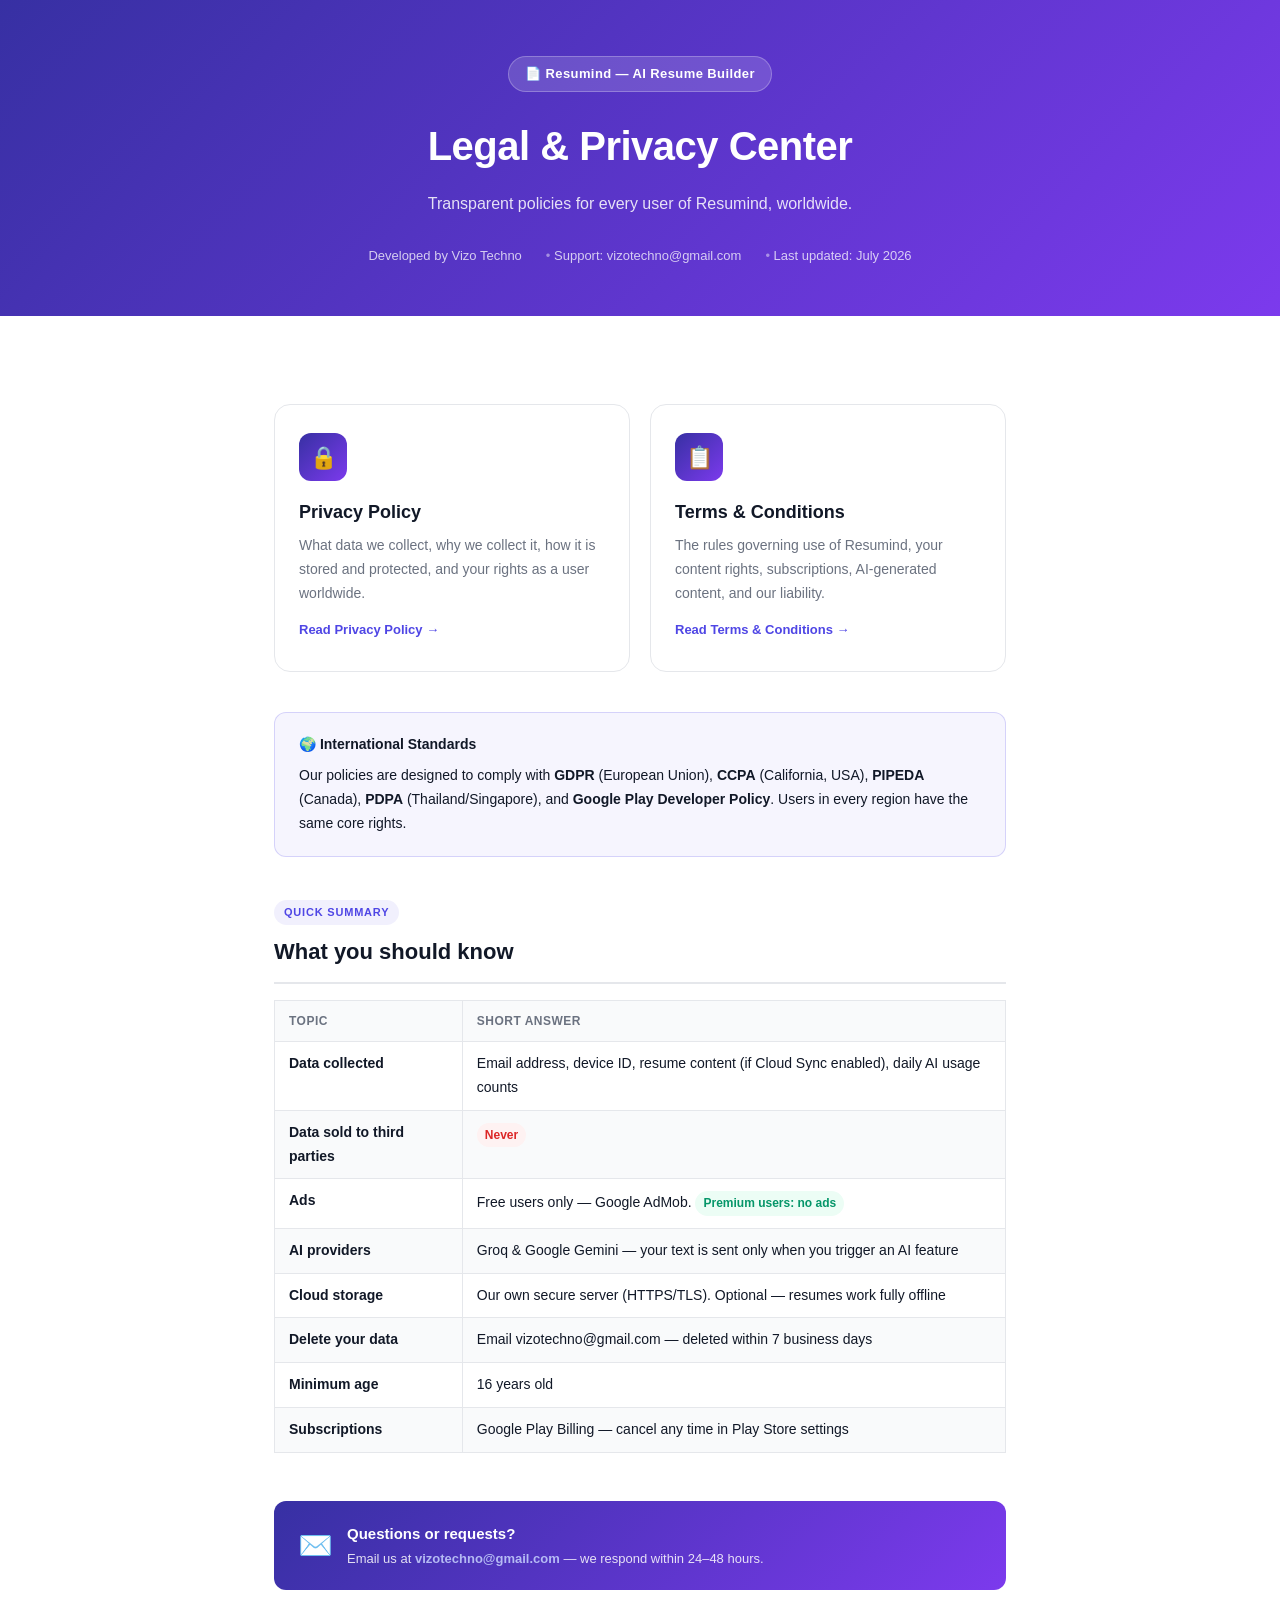
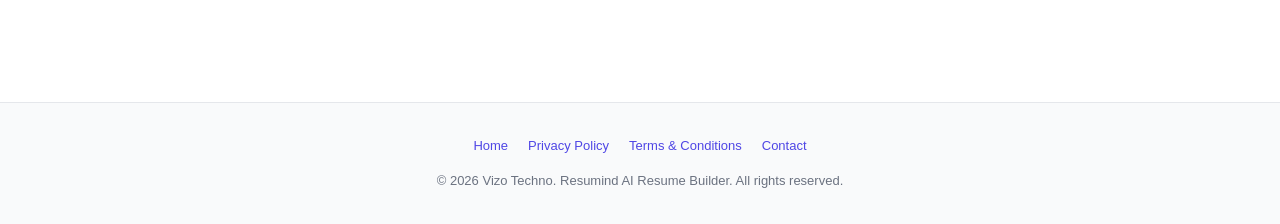
==== index.html @ b7e9b9e9 "Add Privacy Policy and Terms & Conditions pages for Resumind - index.html: Legal center homepage wit" ====
<!DOCTYPE html>
<html lang="en">
<head>
  <meta charset="UTF-8" />
  <meta name="viewport" content="width=device-width, initial-scale=1.0" />
  <title>Resumind — Legal &amp; Privacy</title>
  <meta name="description" content="Privacy Policy and Terms of Service for Resumind AI Resume Builder by Vizo Techno." />
  <link rel="stylesheet" href="style.css" />
</head>
<body>

<header>
  <div class="header-badge">📄 Resumind — AI Resume Builder</div>
  <h1>Legal &amp; Privacy Center</h1>
  <p>Transparent policies for every user of Resumind, worldwide.</p>
  <div class="header-meta">
    <span>Developed by Vizo Techno</span>
    <span>Support: vizotechno@gmail.com</span>
    <span>Last updated: July 2026</span>
  </div>
</header>

<div class="container">

  <div class="hero-grid">
    <a class="hero-card" href="privacy-policy.html">
      <div class="icon">🔒</div>
      <h2>Privacy Policy</h2>
      <p>What data we collect, why we collect it, how it is stored and protected, and your rights as a user worldwide.</p>
      <div class="arrow">Read Privacy Policy →</div>
    </a>
    <a class="hero-card" href="terms.html">
      <div class="icon">📋</div>
      <h2>Terms &amp; Conditions</h2>
      <p>The rules governing use of Resumind, your content rights, subscriptions, AI-generated content, and our liability.</p>
      <div class="arrow">Read Terms &amp; Conditions →</div>
    </a>
  </div>

  <div class="card highlight">
    <div class="card-title">🌍 International Standards</div>
    <p>Our policies are designed to comply with <strong>GDPR</strong> (European Union), <strong>CCPA</strong> (California, USA), <strong>PIPEDA</strong> (Canada), <strong>PDPA</strong> (Thailand/Singapore), and <strong>Google Play Developer Policy</strong>. Users in every region have the same core rights.</p>
  </div>

  <div class="section" style="margin-top:40px;">
    <div class="section-label">Quick Summary</div>
    <h2>What you should know</h2>

    <table class="data-table">
      <thead>
        <tr>
          <th>Topic</th>
          <th>Short answer</th>
        </tr>
      </thead>
      <tbody>
        <tr>
          <td><strong>Data collected</strong></td>
          <td>Email address, device ID, resume content (if Cloud Sync enabled), daily AI usage counts</td>
        </tr>
        <tr>
          <td><strong>Data sold to third parties</strong></td>
          <td><span class="tag red">Never</span></td>
        </tr>
        <tr>
          <td><strong>Ads</strong></td>
          <td>Free users only — Google AdMob. <span class="tag green">Premium users: no ads</span></td>
        </tr>
        <tr>
          <td><strong>AI providers</strong></td>
          <td>Groq &amp; Google Gemini — your text is sent only when you trigger an AI feature</td>
        </tr>
        <tr>
          <td><strong>Cloud storage</strong></td>
          <td>Our own secure server (HTTPS/TLS). Optional — resumes work fully offline</td>
        </tr>
        <tr>
          <td><strong>Delete your data</strong></td>
          <td>Email vizotechno@gmail.com — deleted within 7 business days</td>
        </tr>
        <tr>
          <td><strong>Minimum age</strong></td>
          <td>16 years old</td>
        </tr>
        <tr>
          <td><strong>Subscriptions</strong></td>
          <td>Google Play Billing — cancel any time in Play Store settings</td>
        </tr>
      </tbody>
    </table>
  </div>

  <div class="contact-box">
    <div class="icon">✉️</div>
    <div>
      <h3>Questions or requests?</h3>
      <p>Email us at <a href="mailto:vizotechno@gmail.com">vizotechno@gmail.com</a> — we respond within 24–48 hours.</p>
    </div>
  </div>

</div>

<footer>
  <div class="footer-links">
    <a href="index.html">Home</a>
    <a href="privacy-policy.html">Privacy Policy</a>
    <a href="terms.html">Terms &amp; Conditions</a>
    <a href="mailto:vizotechno@gmail.com">Contact</a>
  </div>
  <p>© 2026 Vizo Techno. Resumind AI Resume Builder. All rights reserved.</p>
</footer>

</body>
</html>
---- style.css ----
/* ── Reset & Base ───────────────────────────────────────────────── */
*, *::before, *::after { box-sizing: border-box; margin: 0; padding: 0; }

:root {
  --primary:   #4F46E5;
  --primary-d: #3730A3;
  --accent:    #7C3AED;
  --text:      #111827;
  --muted:     #6B7280;
  --border:    #E5E7EB;
  --surface:   #F9FAFB;
  --white:     #FFFFFF;
  --radius:    12px;
  --max-w:     780px;
}

html { scroll-behavior: smooth; }

body {
  font-family: -apple-system, BlinkMacSystemFont, "Segoe UI", Roboto, Helvetica, Arial, sans-serif;
  color: var(--text);
  background: var(--white);
  line-height: 1.7;
  font-size: 16px;
}

a { color: var(--primary); text-decoration: none; }
a:hover { text-decoration: underline; }

/* ── Header ─────────────────────────────────────────────────────── */
header {
  background: linear-gradient(135deg, var(--primary-d) 0%, var(--accent) 100%);
  color: var(--white);
  padding: 56px 24px 48px;
  text-align: center;
}

.header-badge {
  display: inline-flex;
  align-items: center;
  gap: 8px;
  background: rgba(255,255,255,0.15);
  border: 1px solid rgba(255,255,255,0.25);
  border-radius: 999px;
  padding: 6px 16px;
  font-size: 13px;
  font-weight: 600;
  letter-spacing: .4px;
  margin-bottom: 20px;
}

header h1 {
  font-size: clamp(26px, 5vw, 40px);
  font-weight: 800;
  letter-spacing: -.5px;
  margin-bottom: 10px;
}

header p {
  font-size: 16px;
  opacity: .85;
  max-width: 520px;
  margin: 0 auto 20px;
}

.header-meta {
  display: inline-flex;
  gap: 24px;
  flex-wrap: wrap;
  justify-content: center;
  font-size: 13px;
  opacity: .75;
  margin-top: 8px;
}

.header-meta span::before { content: "• "; opacity: .6; }
.header-meta span:first-child::before { content: ""; }

/* ── Nav bar ────────────────────────────────────────────────────── */
.topnav {
  background: var(--white);
  border-bottom: 1px solid var(--border);
  position: sticky;
  top: 0;
  z-index: 100;
  padding: 0 24px;
}

.topnav-inner {
  max-width: var(--max-w);
  margin: 0 auto;
  display: flex;
  align-items: center;
  gap: 4px;
  height: 52px;
  overflow-x: auto;
}

.topnav a {
  white-space: nowrap;
  font-size: 14px;
  font-weight: 500;
  color: var(--muted);
  padding: 6px 12px;
  border-radius: 8px;
  transition: background .15s, color .15s;
}

.topnav a:hover, .topnav a.active {
  background: var(--surface);
  color: var(--primary);
  text-decoration: none;
}

/* ── Layout ─────────────────────────────────────────────────────── */
.container {
  max-width: var(--max-w);
  margin: 0 auto;
  padding: 48px 24px 80px;
}

/* ── TOC ────────────────────────────────────────────────────────── */
.toc {
  background: var(--surface);
  border: 1px solid var(--border);
  border-radius: var(--radius);
  padding: 24px 28px;
  margin-bottom: 48px;
}

.toc h2 {
  font-size: 13px;
  font-weight: 700;
  text-transform: uppercase;
  letter-spacing: .8px;
  color: var(--muted);
  margin-bottom: 12px;
}

.toc ol {
  padding-left: 18px;
  display: grid;
  grid-template-columns: 1fr 1fr;
  gap: 4px 24px;
}

@media (max-width: 560px) { .toc ol { grid-template-columns: 1fr; } }

.toc li { font-size: 14px; }
.toc a { color: var(--primary); font-weight: 500; }

/* ── Sections ───────────────────────────────────────────────────── */
.section { margin-bottom: 48px; }

.section-label {
  display: inline-block;
  background: rgba(79,70,229,.08);
  color: var(--primary);
  font-size: 11px;
  font-weight: 700;
  letter-spacing: .8px;
  text-transform: uppercase;
  padding: 3px 10px;
  border-radius: 999px;
  margin-bottom: 8px;
}

.section h2 {
  font-size: 22px;
  font-weight: 800;
  color: var(--text);
  margin-bottom: 14px;
  padding-bottom: 12px;
  border-bottom: 2px solid var(--border);
}

.section h3 {
  font-size: 16px;
  font-weight: 700;
  color: var(--text);
  margin: 20px 0 8px;
}

.section p { margin-bottom: 14px; color: #374151; }

.section ul, .section ol {
  margin: 10px 0 14px 22px;
}

.section li {
  margin-bottom: 7px;
  color: #374151;
}

/* ── Info cards ─────────────────────────────────────────────────── */
.card {
  background: var(--surface);
  border: 1px solid var(--border);
  border-radius: var(--radius);
  padding: 20px 24px;
  margin: 20px 0;
}

.card.highlight {
  background: rgba(79,70,229,.05);
  border-color: rgba(79,70,229,.2);
}

.card.warning {
  background: #FFFBEB;
  border-color: #FDE68A;
}

.card.success {
  background: #ECFDF5;
  border-color: #A7F3D0;
}

.card-title {
  font-weight: 700;
  font-size: 14px;
  margin-bottom: 8px;
  display: flex;
  align-items: center;
  gap: 8px;
}

.card p { margin: 0; font-size: 14px; }

/* ── Data table ─────────────────────────────────────────────────── */
.data-table {
  width: 100%;
  border-collapse: collapse;
  margin: 16px 0;
  font-size: 14px;
}

.data-table th {
  background: var(--surface);
  font-weight: 700;
  text-align: left;
  padding: 10px 14px;
  border: 1px solid var(--border);
  color: var(--muted);
  font-size: 12px;
  text-transform: uppercase;
  letter-spacing: .5px;
}

.data-table td {
  padding: 10px 14px;
  border: 1px solid var(--border);
  vertical-align: top;
}

.data-table tr:nth-child(even) td { background: var(--surface); }

/* ── Tag ────────────────────────────────────────────────────────── */
.tag {
  display: inline-block;
  background: rgba(79,70,229,.1);
  color: var(--primary);
  font-size: 12px;
  font-weight: 600;
  padding: 2px 8px;
  border-radius: 999px;
  margin: 2px 2px 2px 0;
}

.tag.green { background: #ECFDF5; color: #059669; }
.tag.red   { background: #FEF2F2; color: #DC2626; }

/* ── Footer ─────────────────────────────────────────────────────── */
footer {
  border-top: 1px solid var(--border);
  background: var(--surface);
  padding: 32px 24px;
  text-align: center;
  font-size: 13px;
  color: var(--muted);
}

footer .footer-links {
  display: flex;
  justify-content: center;
  gap: 20px;
  flex-wrap: wrap;
  margin-bottom: 12px;
}

footer a { color: var(--primary); font-weight: 500; }

/* ── Index hero cards ───────────────────────────────────────────── */
.hero-grid {
  display: grid;
  grid-template-columns: 1fr 1fr;
  gap: 20px;
  margin: 40px 0;
}

@media (max-width: 560px) { .hero-grid { grid-template-columns: 1fr; } }

.hero-card {
  border: 1px solid var(--border);
  border-radius: 16px;
  padding: 28px 24px;
  transition: box-shadow .2s, border-color .2s;
  display: block;
  color: inherit;
}

.hero-card:hover {
  border-color: var(--primary);
  box-shadow: 0 4px 20px rgba(79,70,229,.12);
  text-decoration: none;
}

.hero-card .icon {
  width: 48px; height: 48px;
  background: linear-gradient(135deg, var(--primary-d), var(--accent));
  border-radius: 12px;
  display: flex; align-items: center; justify-content: center;
  font-size: 22px;
  margin-bottom: 16px;
}

.hero-card h2 { font-size: 18px; font-weight: 700; margin-bottom: 6px; }
.hero-card p  { font-size: 14px; color: var(--muted); margin: 0; }

.hero-card .arrow {
  display: inline-flex;
  align-items: center;
  gap: 4px;
  color: var(--primary);
  font-size: 13px;
  font-weight: 600;
  margin-top: 14px;
}

/* ── Contact box ────────────────────────────────────────────────── */
.contact-box {
  display: flex;
  align-items: center;
  gap: 14px;
  background: linear-gradient(135deg, var(--primary-d), var(--accent));
  border-radius: var(--radius);
  padding: 20px 24px;
  color: var(--white);
  margin: 32px 0;
}

.contact-box .icon { font-size: 28px; flex-shrink: 0; }

.contact-box h3 { font-size: 15px; font-weight: 700; margin-bottom: 2px; }
.contact-box p  { font-size: 13px; opacity: .85; margin: 0; }
.contact-box a  { color: #C7D2FE; font-weight: 600; }
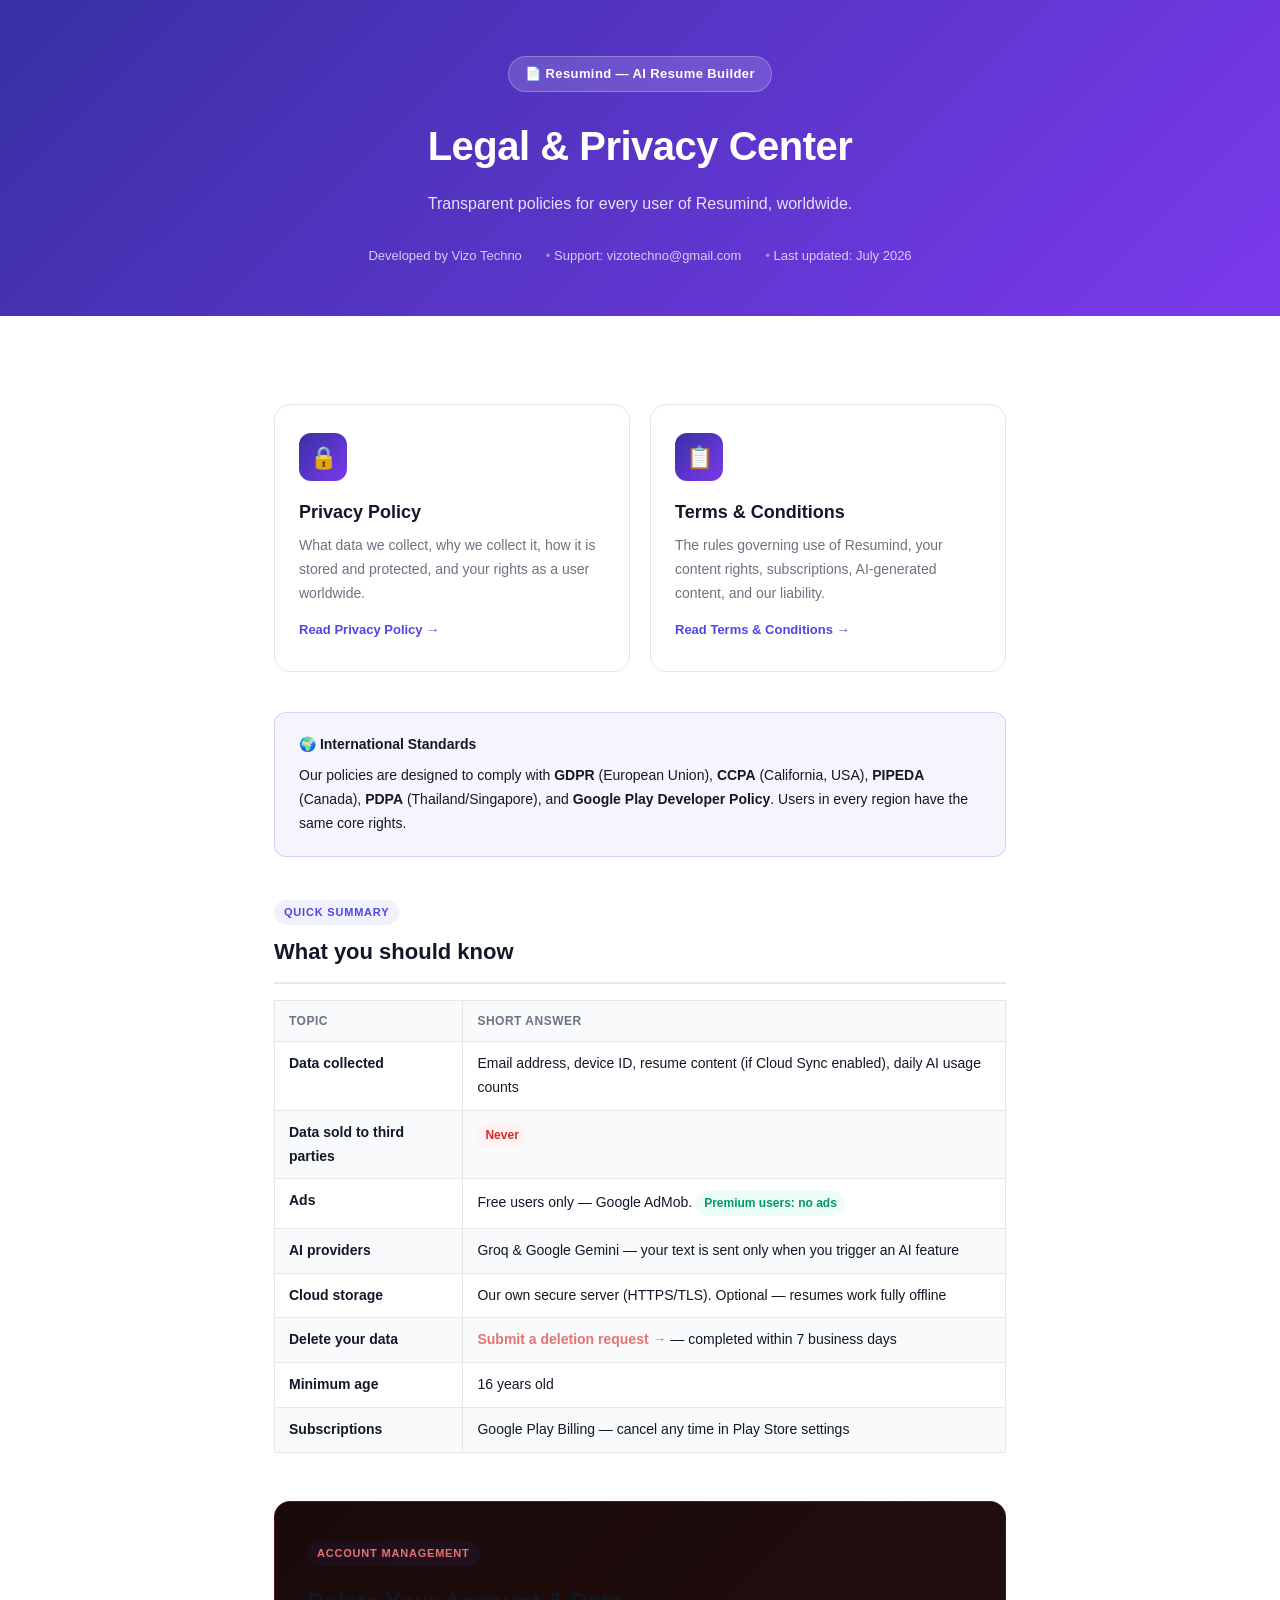
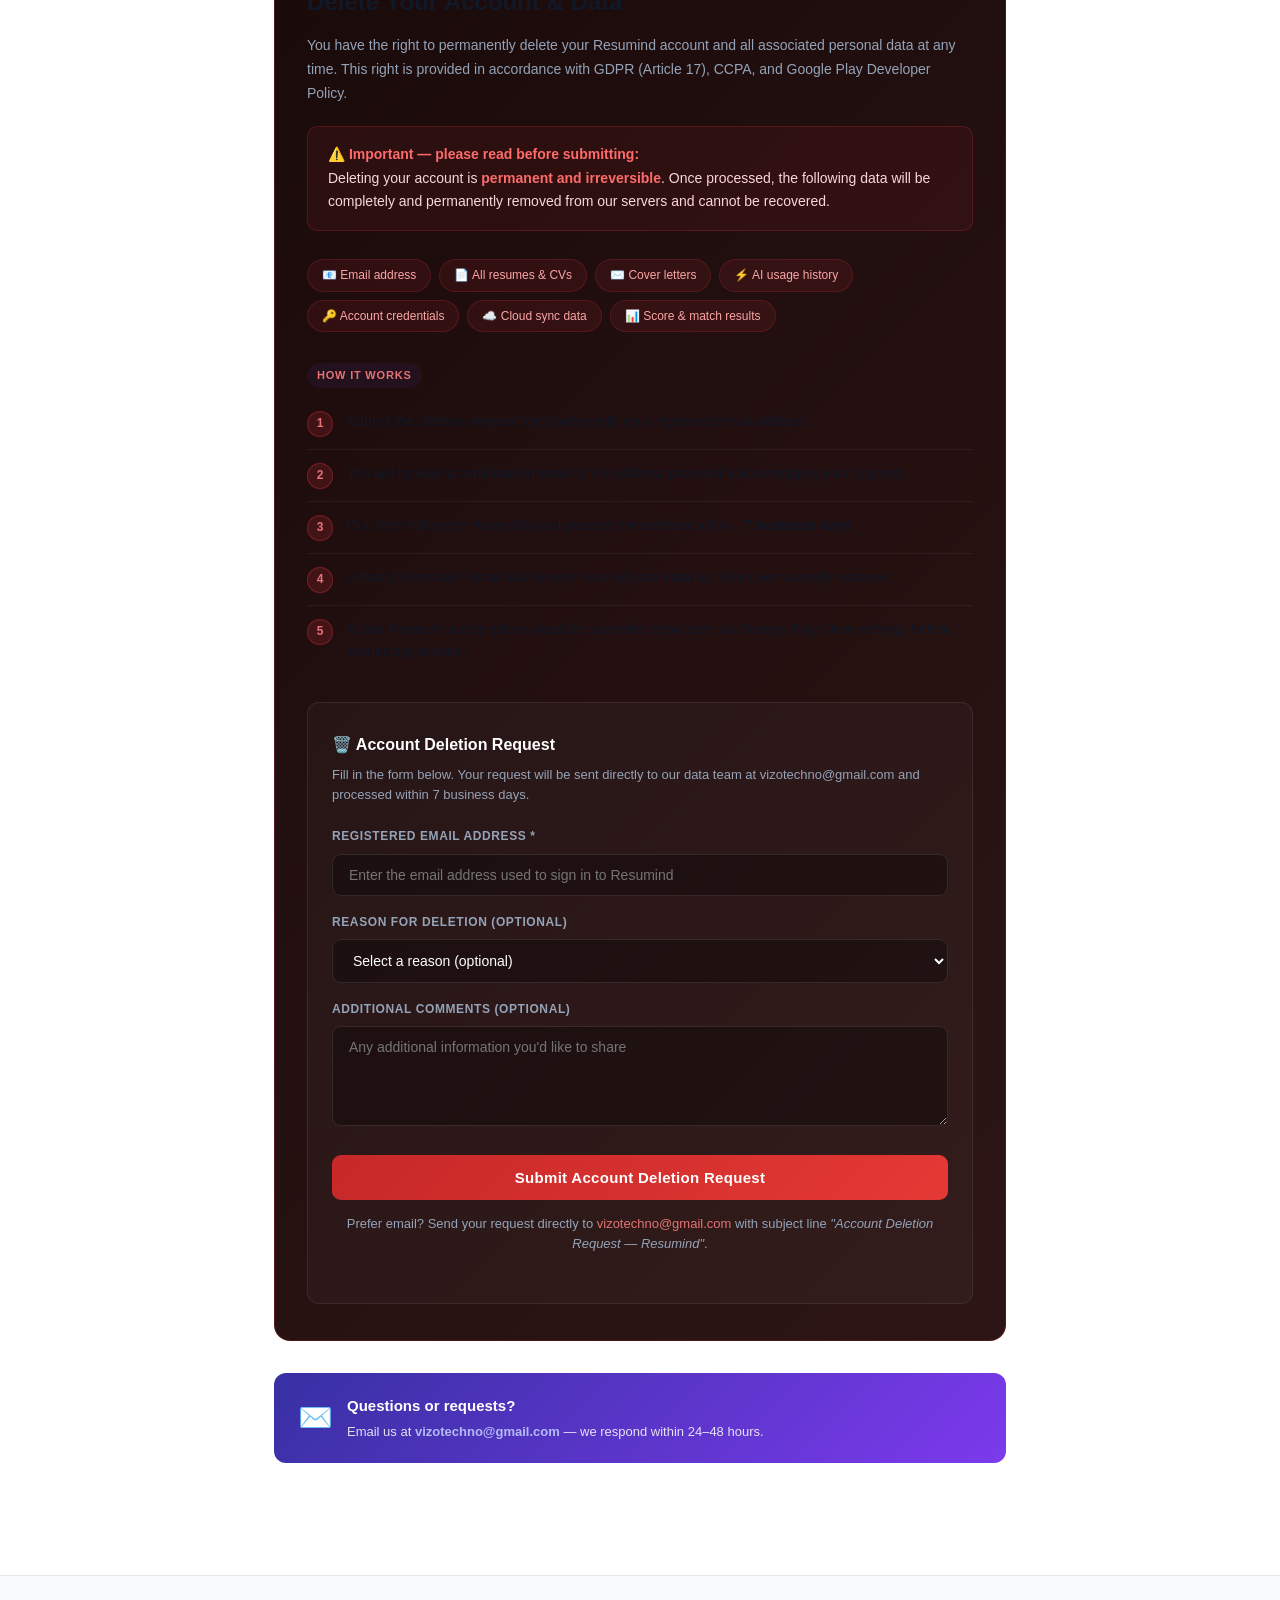
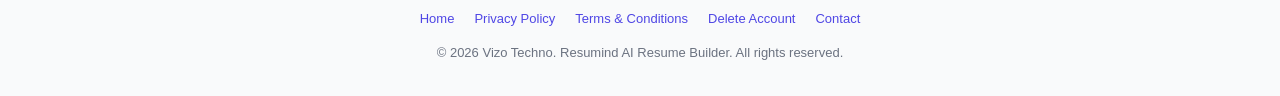
==== commit 5514627b: "Add Delete Account section with GDPR-compliant deletion request form" ====
--- a/index.html
+++ b/index.html
@@ -6,6 +6,161 @@
   <title>Resumind — Legal &amp; Privacy</title>
   <meta name="description" content="Privacy Policy and Terms of Service for Resumind AI Resume Builder by Vizo Techno." />
   <link rel="stylesheet" href="style.css" />
+  <style>
+    /* ── Delete Account Section ─────────────────────────────── */
+    .delete-hero {
+      background: linear-gradient(135deg, #1a0a0a 0%, #2d1515 100%);
+      border: 1px solid rgba(220, 53, 69, 0.25);
+      border-radius: 16px;
+      padding: 36px 32px;
+      margin-top: 40px;
+    }
+    .delete-hero .section-label { color: #e57373; }
+    .delete-warning {
+      background: rgba(220, 53, 69, 0.08);
+      border: 1px solid rgba(220, 53, 69, 0.22);
+      border-radius: 10px;
+      padding: 16px 20px;
+      margin: 20px 0 28px;
+      font-size: 14px;
+      line-height: 1.7;
+      color: #f8d7da;
+    }
+    .delete-warning strong { color: #ff6b6b; }
+    .delete-steps {
+      margin: 0 0 28px;
+      padding-left: 0;
+      list-style: none;
+      counter-reset: steps;
+    }
+    .delete-steps li {
+      counter-increment: steps;
+      display: flex;
+      align-items: flex-start;
+      gap: 14px;
+      padding: 12px 0;
+      border-bottom: 1px solid rgba(255,255,255,0.05);
+      font-size: 14px;
+      line-height: 1.6;
+    }
+    .delete-steps li:last-child { border-bottom: none; }
+    .delete-steps li::before {
+      content: counter(steps);
+      min-width: 26px;
+      height: 26px;
+      background: rgba(220,53,69,0.18);
+      border: 1px solid rgba(220,53,69,0.35);
+      border-radius: 50%;
+      display: flex;
+      align-items: center;
+      justify-content: center;
+      font-size: 12px;
+      font-weight: 700;
+      color: #e57373;
+      flex-shrink: 0;
+      margin-top: 1px;
+    }
+    .delete-form-wrap {
+      background: rgba(255,255,255,0.03);
+      border: 1px solid rgba(255,255,255,0.08);
+      border-radius: 12px;
+      padding: 28px 24px;
+      margin-top: 8px;
+    }
+    .delete-form-wrap h3 {
+      font-size: 16px;
+      font-weight: 700;
+      margin-bottom: 6px;
+      color: #fff;
+    }
+    .delete-form-wrap p {
+      font-size: 13px;
+      color: #94a3b8;
+      margin-bottom: 20px;
+      line-height: 1.6;
+    }
+    .form-group { margin-bottom: 16px; }
+    .form-group label {
+      display: block;
+      font-size: 12px;
+      font-weight: 600;
+      color: #94a3b8;
+      text-transform: uppercase;
+      letter-spacing: 0.6px;
+      margin-bottom: 7px;
+    }
+    .form-group input,
+    .form-group textarea,
+    .form-group select {
+      width: 100%;
+      padding: 12px 16px;
+      border-radius: 9px;
+      border: 1px solid rgba(255,255,255,0.1);
+      background: rgba(0,0,0,0.3);
+      color: #fff;
+      font-size: 14px;
+      font-family: inherit;
+      outline: none;
+      transition: border-color 0.2s;
+      box-sizing: border-box;
+    }
+    .form-group input:focus,
+    .form-group textarea:focus,
+    .form-group select:focus {
+      border-color: #e57373;
+    }
+    .form-group select option { background: #1a1a2e; }
+    .form-group textarea { resize: vertical; min-height: 100px; }
+    .delete-btn {
+      width: 100%;
+      padding: 14px;
+      background: linear-gradient(135deg, #c62828, #e53935);
+      color: #fff;
+      border: none;
+      border-radius: 9px;
+      font-size: 15px;
+      font-weight: 700;
+      cursor: pointer;
+      letter-spacing: 0.3px;
+      transition: opacity 0.2s, transform 0.1s;
+      margin-top: 4px;
+    }
+    .delete-btn:hover { opacity: 0.88; transform: translateY(-1px); }
+    .delete-btn:active { transform: translateY(0); }
+    .form-note {
+      font-size: 12px;
+      color: #64748b;
+      text-align: center;
+      margin-top: 14px;
+      line-height: 1.6;
+    }
+    .success-msg {
+      display: none;
+      background: rgba(34,197,94,0.10);
+      border: 1px solid rgba(34,197,94,0.25);
+      border-radius: 10px;
+      padding: 20px;
+      color: #86efac;
+      font-size: 14px;
+      text-align: center;
+      line-height: 1.7;
+      margin-top: 16px;
+    }
+    .data-deleted-list {
+      display: flex;
+      flex-wrap: wrap;
+      gap: 8px;
+      margin: 16px 0 0;
+    }
+    .data-tag {
+      background: rgba(220,53,69,0.10);
+      border: 1px solid rgba(220,53,69,0.20);
+      border-radius: 20px;
+      padding: 5px 14px;
+      font-size: 12px;
+      color: #fca5a5;
+    }
+  </style>
 </head>
 <body>
 
@@ -76,7 +231,7 @@
         </tr>
         <tr>
           <td><strong>Delete your data</strong></td>
-          <td>Email vizotechno@gmail.com — deleted within 7 business days</td>
+          <td><a href="#delete-account" style="color:#e57373;font-weight:600;">Submit a deletion request →</a> — completed within 7 business days</td>
         </tr>
         <tr>
           <td><strong>Minimum age</strong></td>
@@ -89,6 +244,89 @@
       </tbody>
     </table>
   </div>
+
+  <!-- ══════════════════════════════════════════════════════════
+       DELETE ACCOUNT SECTION
+  ══════════════════════════════════════════════════════════ -->
+  <div id="delete-account" class="delete-hero">
+
+    <div class="section-label">Account Management</div>
+    <h2 style="margin-top:8px;margin-bottom:12px;">Delete Your Account &amp; Data</h2>
+    <p style="font-size:14px;color:#94a3b8;line-height:1.7;margin-bottom:0;">
+      You have the right to permanently delete your Resumind account and all associated personal data at any time.
+      This right is provided in accordance with GDPR (Article 17), CCPA, and Google Play Developer Policy.
+    </p>
+
+    <div class="delete-warning">
+      <strong>⚠️ Important — please read before submitting:</strong><br/>
+      Deleting your account is <strong>permanent and irreversible</strong>. Once processed, the following data
+      will be completely and permanently removed from our servers and cannot be recovered.
+    </div>
+
+    <div class="data-deleted-list">
+      <span class="data-tag">📧 Email address</span>
+      <span class="data-tag">📄 All resumes &amp; CVs</span>
+      <span class="data-tag">✉️ Cover letters</span>
+      <span class="data-tag">⚡ AI usage history</span>
+      <span class="data-tag">🔑 Account credentials</span>
+      <span class="data-tag">☁️ Cloud sync data</span>
+      <span class="data-tag">📊 Score &amp; match results</span>
+    </div>
+
+    <div style="margin-top:28px;">
+      <div class="section-label" style="margin-bottom:10px;">How it works</div>
+      <ol class="delete-steps">
+        <li>Submit the deletion request form below with your registered email address.</li>
+        <li>You will receive a confirmation email at the address provided acknowledging your request.</li>
+        <li>Our team will verify ownership and process the deletion within <strong>7 business days</strong>.</li>
+        <li>A final confirmation email will be sent once all your data has been permanently removed.</li>
+        <li>Active Premium subscriptions must be cancelled separately via Google Play Store settings before requesting deletion.</li>
+      </ol>
+    </div>
+
+    <div class="delete-form-wrap">
+      <h3>🗑️ Account Deletion Request</h3>
+      <p>Fill in the form below. Your request will be sent directly to our data team at vizotechno@gmail.com and processed within 7 business days.</p>
+
+      <form id="deleteForm" onsubmit="submitDeletion(event)">
+        <div class="form-group">
+          <label>Registered Email Address *</label>
+          <input type="email" id="delEmail" placeholder="Enter the email address used to sign in to Resumind" required />
+        </div>
+        <div class="form-group">
+          <label>Reason for Deletion (optional)</label>
+          <select id="delReason">
+            <option value="">Select a reason (optional)</option>
+            <option value="No longer using the app">No longer using the app</option>
+            <option value="Privacy concerns">Privacy concerns</option>
+            <option value="Switching to another service">Switching to another service</option>
+            <option value="Technical issues">Technical issues</option>
+            <option value="Other">Other</option>
+          </select>
+        </div>
+        <div class="form-group">
+          <label>Additional Comments (optional)</label>
+          <textarea id="delComment" placeholder="Any additional information you'd like to share"></textarea>
+        </div>
+        <button type="submit" class="delete-btn">Submit Account Deletion Request</button>
+      </form>
+
+      <div class="success-msg" id="successMsg">
+        ✅ <strong>Deletion request received.</strong><br/>
+        Your account and all associated data will be permanently deleted within <strong>7 business days</strong>.
+        A confirmation will be sent to the email address you provided.<br/><br/>
+        If you have an active Premium subscription, please cancel it in <strong>Google Play Store → Subscriptions</strong>.
+      </div>
+
+      <p class="form-note">
+        Prefer email? Send your request directly to
+        <a href="mailto:vizotechno@gmail.com?subject=Account%20Deletion%20Request%20%E2%80%94%20Resumind" style="color:#e57373;">vizotechno@gmail.com</a>
+        with subject line <em>"Account Deletion Request — Resumind"</em>.
+      </p>
+    </div>
+
+  </div>
+  <!-- ══════════════════════════════════════════════════════════ -->
 
   <div class="contact-box">
     <div class="icon">✉️</div>
@@ -105,10 +343,37 @@
     <a href="index.html">Home</a>
     <a href="privacy-policy.html">Privacy Policy</a>
     <a href="terms.html">Terms &amp; Conditions</a>
+    <a href="#delete-account">Delete Account</a>
     <a href="mailto:vizotechno@gmail.com">Contact</a>
   </div>
   <p>© 2026 Vizo Techno. Resumind AI Resume Builder. All rights reserved.</p>
 </footer>
 
+<script>
+  function submitDeletion(e) {
+    e.preventDefault();
+    const email   = document.getElementById('delEmail').value.trim();
+    const reason  = document.getElementById('delReason').value || 'Not specified';
+    const comment = document.getElementById('delComment').value.trim() || 'None';
+
+    const subject = encodeURIComponent('Account Deletion Request — Resumind');
+    const body    = encodeURIComponent(
+      'ACCOUNT DELETION REQUEST\n' +
+      '========================\n\n' +
+      'Registered Email: ' + email + '\n' +
+      'Reason: ' + reason + '\n' +
+      'Additional Comments: ' + comment + '\n\n' +
+      'The user requests permanent deletion of their account and all associated data\n' +
+      'in accordance with GDPR Article 17 / CCPA rights.\n\n' +
+      'Please process within 7 business days and send confirmation to the email above.'
+    );
+
+    window.location.href = 'mailto:vizotechno@gmail.com?subject=' + subject + '&body=' + body;
+
+    document.getElementById('deleteForm').style.display = 'none';
+    document.getElementById('successMsg').style.display = 'block';
+  }
+</script>
+
 </body>
 </html>
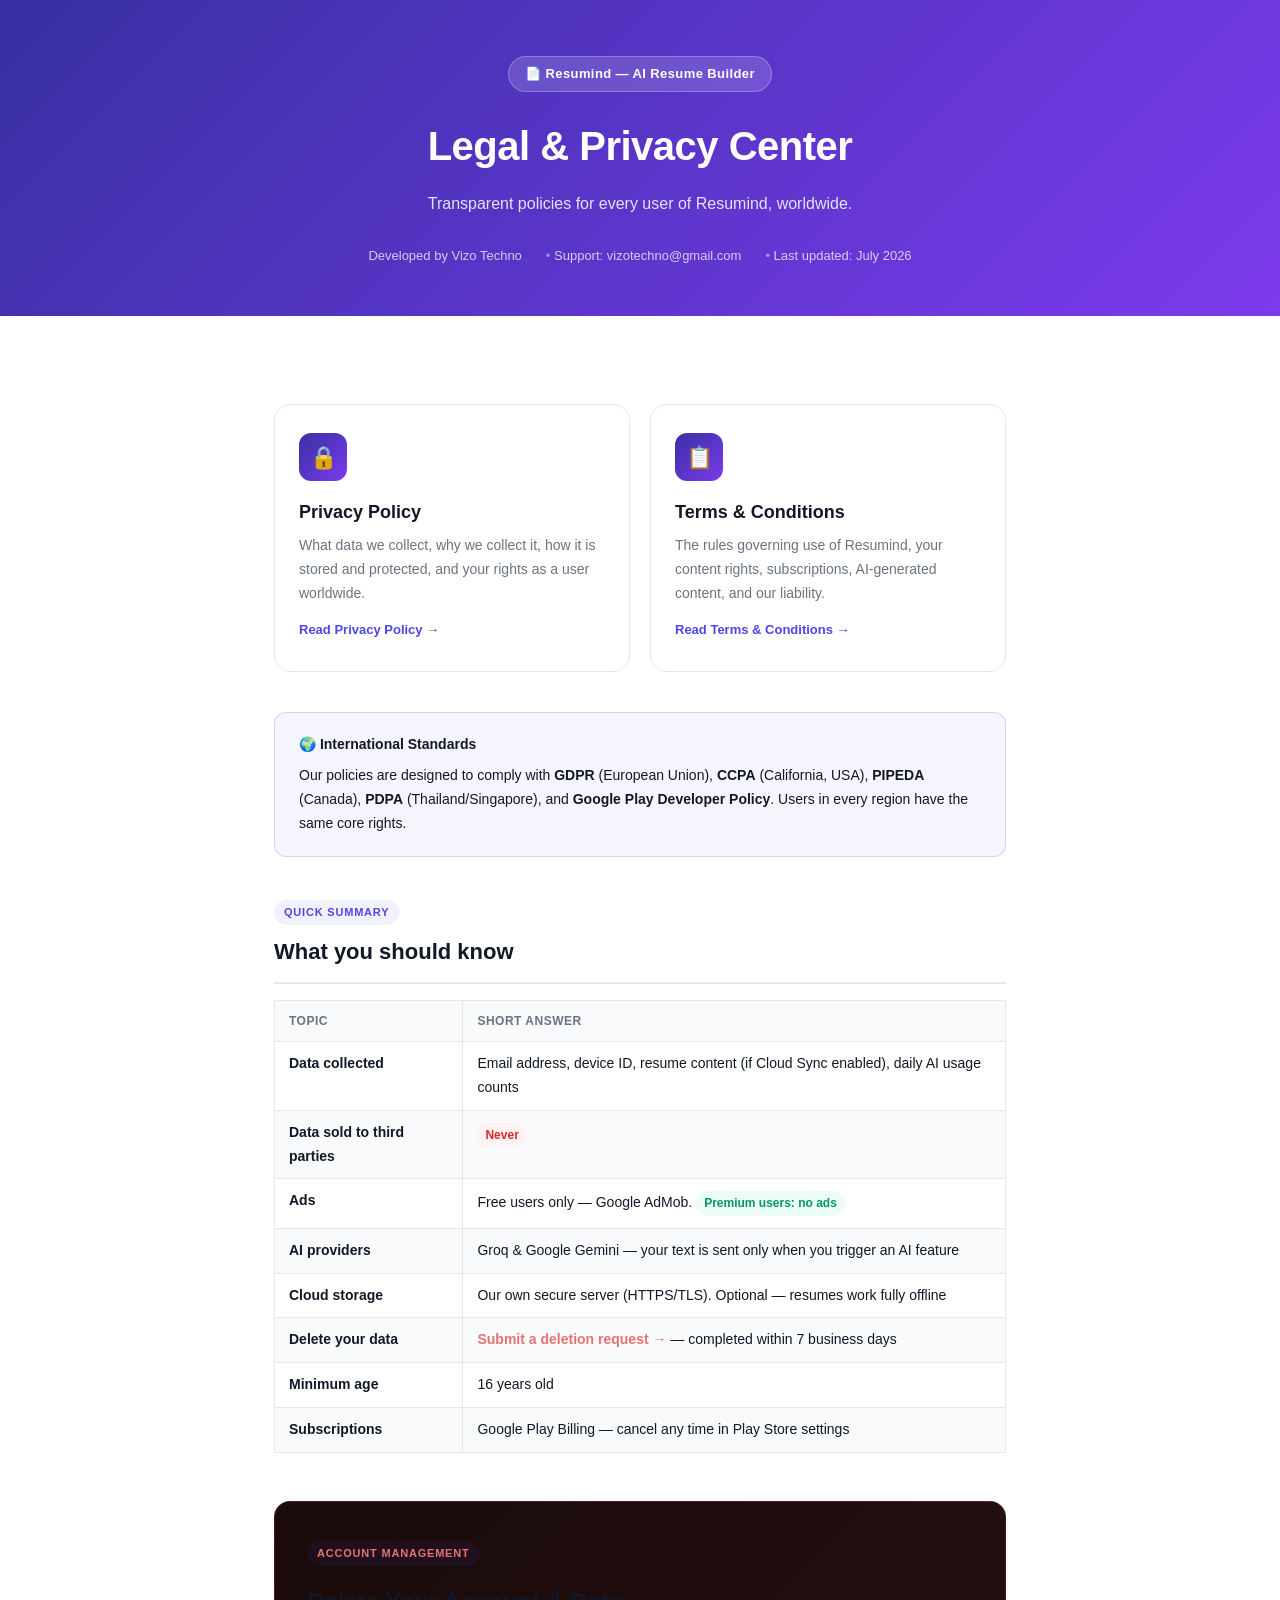
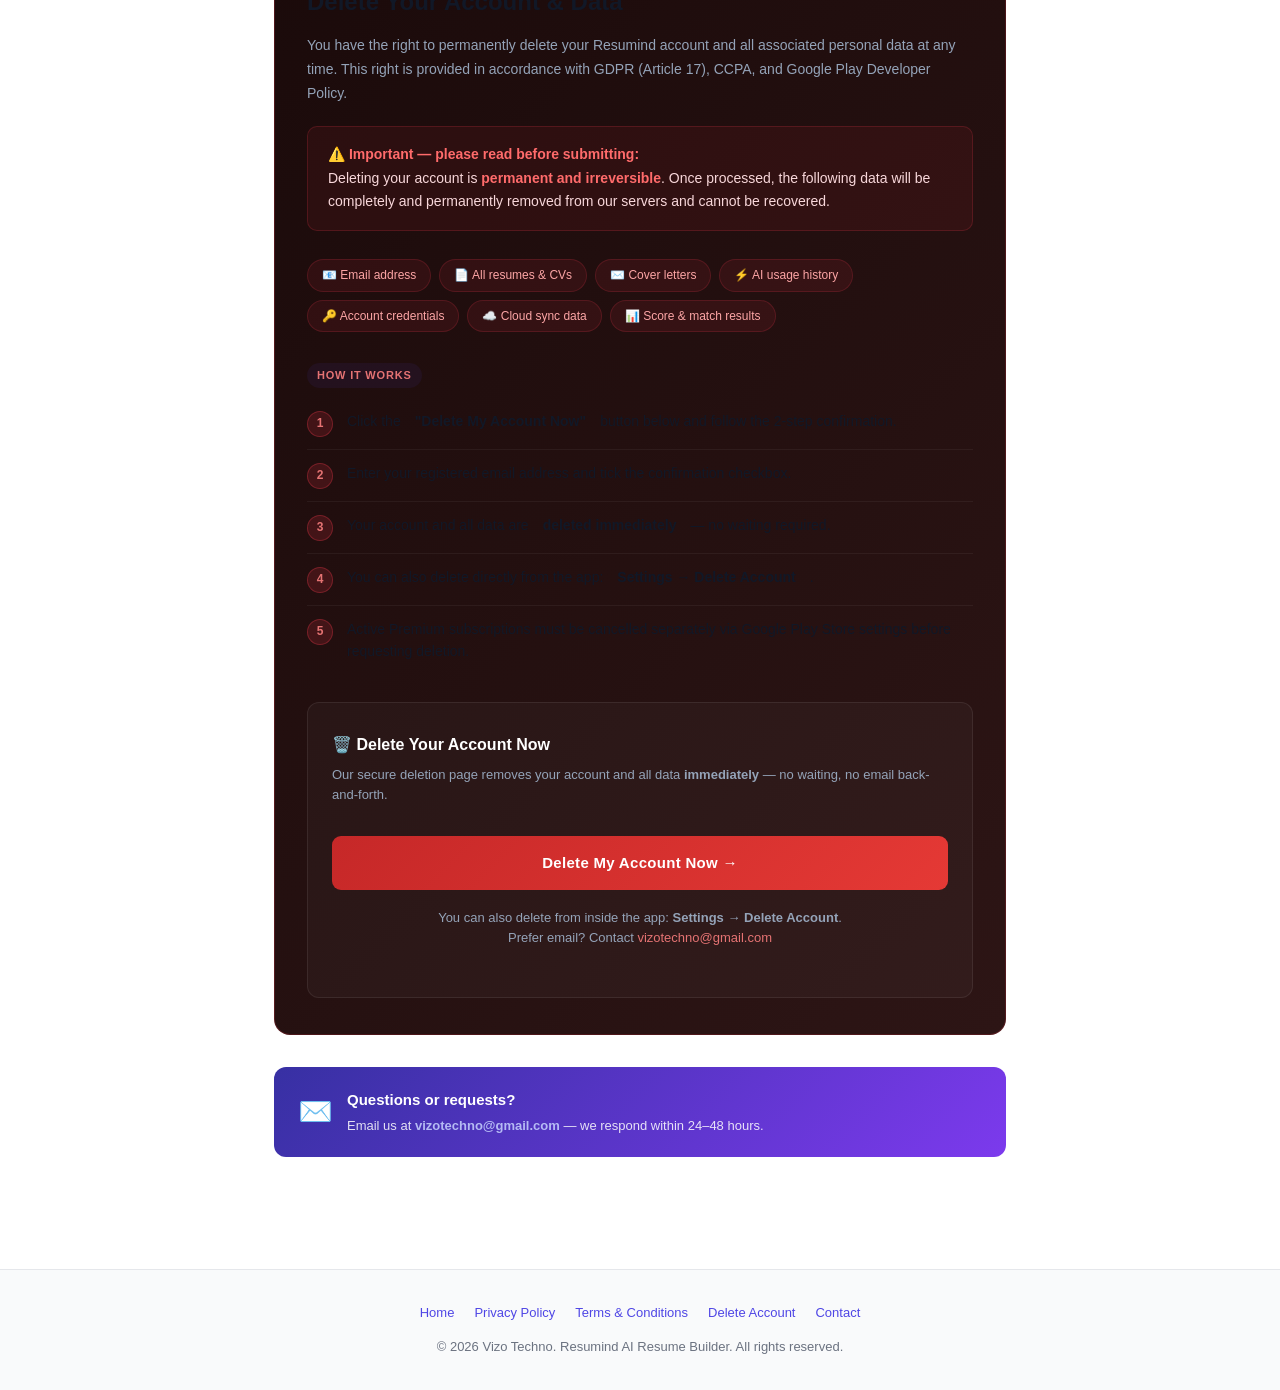
==== commit 76f5db59: "Replace mailto deletion form with direct backend link (immediate deletion)" ====
--- a/index.html
+++ b/index.html
@@ -276,52 +276,25 @@
     <div style="margin-top:28px;">
       <div class="section-label" style="margin-bottom:10px;">How it works</div>
       <ol class="delete-steps">
-        <li>Submit the deletion request form below with your registered email address.</li>
-        <li>You will receive a confirmation email at the address provided acknowledging your request.</li>
-        <li>Our team will verify ownership and process the deletion within <strong>7 business days</strong>.</li>
-        <li>A final confirmation email will be sent once all your data has been permanently removed.</li>
+        <li>Click the <strong>"Delete My Account Now"</strong> button below and follow the 2-step confirmation.</li>
+        <li>Enter your registered email address and tick the confirmation checkbox.</li>
+        <li>Your account and all data are <strong>deleted immediately</strong> — no waiting required.</li>
+        <li>You can also delete directly from the app: <strong>Settings → Delete Account</strong>.</li>
         <li>Active Premium subscriptions must be cancelled separately via Google Play Store settings before requesting deletion.</li>
       </ol>
     </div>
 
     <div class="delete-form-wrap">
-      <h3>🗑️ Account Deletion Request</h3>
-      <p>Fill in the form below. Your request will be sent directly to our data team at vizotechno@gmail.com and processed within 7 business days.</p>
-
-      <form id="deleteForm" onsubmit="submitDeletion(event)">
-        <div class="form-group">
-          <label>Registered Email Address *</label>
-          <input type="email" id="delEmail" placeholder="Enter the email address used to sign in to Resumind" required />
-        </div>
-        <div class="form-group">
-          <label>Reason for Deletion (optional)</label>
-          <select id="delReason">
-            <option value="">Select a reason (optional)</option>
-            <option value="No longer using the app">No longer using the app</option>
-            <option value="Privacy concerns">Privacy concerns</option>
-            <option value="Switching to another service">Switching to another service</option>
-            <option value="Technical issues">Technical issues</option>
-            <option value="Other">Other</option>
-          </select>
-        </div>
-        <div class="form-group">
-          <label>Additional Comments (optional)</label>
-          <textarea id="delComment" placeholder="Any additional information you'd like to share"></textarea>
-        </div>
-        <button type="submit" class="delete-btn">Submit Account Deletion Request</button>
-      </form>
-
-      <div class="success-msg" id="successMsg">
-        ✅ <strong>Deletion request received.</strong><br/>
-        Your account and all associated data will be permanently deleted within <strong>7 business days</strong>.
-        A confirmation will be sent to the email address you provided.<br/><br/>
-        If you have an active Premium subscription, please cancel it in <strong>Google Play Store → Subscriptions</strong>.
-      </div>
-
-      <p class="form-note">
-        Prefer email? Send your request directly to
-        <a href="mailto:vizotechno@gmail.com?subject=Account%20Deletion%20Request%20%E2%80%94%20Resumind" style="color:#e57373;">vizotechno@gmail.com</a>
-        with subject line <em>"Account Deletion Request — Resumind"</em>.
+      <h3>🗑️ Delete Your Account Now</h3>
+      <p>Our secure deletion page removes your account and all data <strong>immediately</strong> — no waiting, no email back-and-forth.</p>
+
+      <a href="https://cvbuilder.vizo-techno.com/delete-request.php" class="delete-btn" style="display:inline-block;text-align:center;text-decoration:none;margin-top:10px;padding:14px 28px;">
+        Delete My Account Now →
+      </a>
+
+      <p class="form-note" style="margin-top:18px;">
+        You can also delete from inside the app: <strong>Settings → Delete Account</strong>.<br/>
+        Prefer email? Contact <a href="mailto:vizotechno@gmail.com?subject=Account%20Deletion%20Request%20%E2%80%94%20Resumind" style="color:#e57373;">vizotechno@gmail.com</a>
       </p>
     </div>
 
@@ -350,30 +323,7 @@
 </footer>
 
 <script>
-  function submitDeletion(e) {
-    e.preventDefault();
-    const email   = document.getElementById('delEmail').value.trim();
-    const reason  = document.getElementById('delReason').value || 'Not specified';
-    const comment = document.getElementById('delComment').value.trim() || 'None';
-
-    const subject = encodeURIComponent('Account Deletion Request — Resumind');
-    const body    = encodeURIComponent(
-      'ACCOUNT DELETION REQUEST\n' +
-      '========================\n\n' +
-      'Registered Email: ' + email + '\n' +
-      'Reason: ' + reason + '\n' +
-      'Additional Comments: ' + comment + '\n\n' +
-      'The user requests permanent deletion of their account and all associated data\n' +
-      'in accordance with GDPR Article 17 / CCPA rights.\n\n' +
-      'Please process within 7 business days and send confirmation to the email above.'
-    );
-
-    window.location.href = 'mailto:vizotechno@gmail.com?subject=' + subject + '&body=' + body;
-
-    document.getElementById('deleteForm').style.display = 'none';
-    document.getElementById('successMsg').style.display = 'block';
-  }
-</script>
+  </script>
 
 </body>
 </html>
